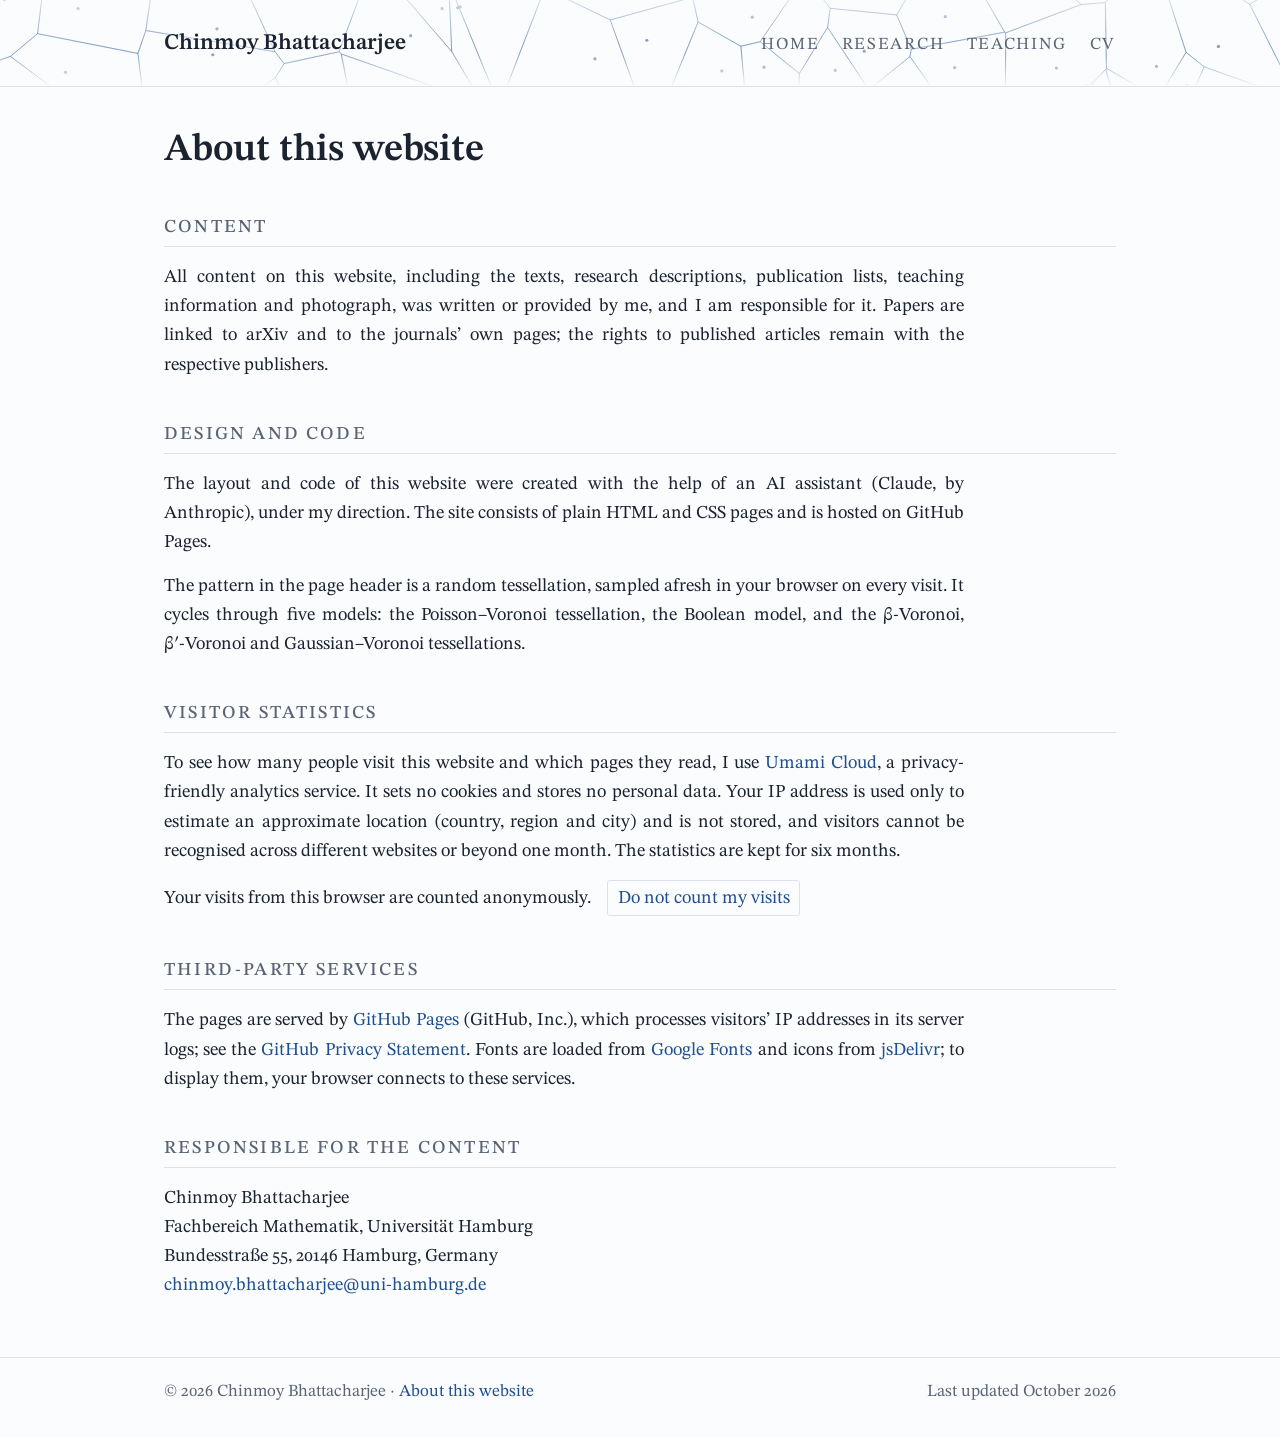
==== about.html @ 4650d516 "Add files via upload" ====
<!doctype html>
<html lang="en">
<head>
<meta charset="utf-8">
<meta name="viewport" content="width=device-width, initial-scale=1, viewport-fit=cover">
<title>About this website · Chinmoy Bhattacharjee</title>
<meta name="description" content="About the website of Chinmoy Bhattacharjee: content, design, visitor statistics and third-party services.">
<link rel="icon" href="favicon.svg" type="image/svg+xml">
<link rel="preconnect" href="https://fonts.googleapis.com">
<link rel="preconnect" href="https://fonts.gstatic.com" crossorigin>
<link rel="stylesheet" href="https://fonts.googleapis.com/css2?family=IBM+Plex+Mono:wght@400&family=STIX+Two+Text:ital,wght@0,400;0,500;0,600;1,400&display=swap">
<link rel="stylesheet" href="style.css">
<style>
  /* Opt-out control for visitor statistics (this page only) */
  .optout { display: flex; flex-wrap: wrap; align-items: baseline; gap: 0.4rem 1rem; }
  .optout button {
    font: inherit; color: var(--accent); background: none; border: 1px solid var(--rule);
    border-radius: 3px; padding: 0.15rem 0.6rem; cursor: pointer;
  }
  .optout button:hover { border-color: var(--accent); }
  .optout button:focus-visible { outline: 2px solid var(--accent); outline-offset: 2px; }
</style>
</head>
<body>

<header class="site-header">
  <canvas class="tess" aria-hidden="true"></canvas>
  <div class="wrap">
    <a class="site-name" href="index.html">Chinmoy Bhattacharjee</a>
    <nav class="site-nav" aria-label="Main">
      <a href="index.html">Home</a>
      <a href="research.html">Research</a>
      <a href="teaching.html">Teaching</a>
      <a href="cv.html">CV</a>
    </nav>
  </div>
</header>

<main>
  <div class="wrap">

    <section>
      <h1>About this website</h1>
    </section>

    <section>
      <h2>Content</h2>
      <div class="prose">
        <p>All content on this website, including the texts, research descriptions, publication lists, teaching information and photograph, was written or provided by me, and I am responsible for it. Papers are linked to arXiv and to the journals’ own pages; the rights to published articles remain with the respective publishers.</p>
      </div>
    </section>

    <section>
      <h2>Design and code</h2>
      <div class="prose">
        <p>The layout and code of this website were created with the help of an AI assistant (Claude, by Anthropic), under my direction. The site consists of plain HTML and CSS pages and is hosted on GitHub Pages.</p>
        <p>The pattern in the page header is a random tessellation, sampled afresh in your browser on every visit. It cycles through five models: the Poisson–Voronoi tessellation, the Boolean model, and the β‑Voronoi, β′‑Voronoi and Gaussian–Voronoi tessellations.</p>
      </div>
    </section>

    <section>
      <h2>Visitor statistics</h2>
      <div class="prose">
        <p>To see how many people visit this website and which pages they read, I use <a href="https://umami.is">Umami Cloud</a>, a privacy-friendly analytics service. It sets no cookies and stores no personal data. Your IP address is used only to estimate an approximate location (country, region and city) and is not stored, and visitors cannot be recognised across different websites or beyond one month. The statistics are kept for six months.</p>
        <p class="optout"><span data-optout-status>You can switch off the visitor statistics for this browser.</span> <button type="button" data-optout-toggle hidden>Do not count my visits</button></p>
      </div>
    </section>

    <section>
      <h2>Third-party services</h2>
      <div class="prose">
        <p>The pages are served by <a href="https://pages.github.com">GitHub Pages</a> (GitHub, Inc.), which processes visitors’ IP addresses in its server logs; see the <a href="https://docs.github.com/en/site-policy/privacy-policies/github-general-privacy-statement">GitHub Privacy Statement</a>. Fonts are loaded from <a href="https://fonts.google.com">Google Fonts</a> and icons from <a href="https://www.jsdelivr.com">jsDelivr</a>; to display them, your browser connects to these services.</p>
      </div>
    </section>

    <section>
      <h2>Responsible for the content</h2>
      <div class="prose">
        <p>Chinmoy Bhattacharjee<br>
        Fachbereich Mathematik, Universität Hamburg<br>
        Bundesstraße 55, 20146 Hamburg, Germany<br>
        <a href="mailto:chinmoy.bhattacharjee@uni-hamburg.de">chinmoy.bhattacharjee@uni-hamburg.de</a></p>
      </div>
    </section>

  </div>
</main>

<footer class="site-footer">
  <div class="wrap">
    <span>© 2026 Chinmoy Bhattacharjee · <a href="about.html" aria-current="page">About this website</a></span>
    <span>Last updated October 2026</span>
  </div>
</footer>

<script src="tessellation.js"></script>
<script>
  /* Opt-out button: stores a note in this browser that tells Umami not to count visits. */
  (function () {
    var btn = document.querySelector("[data-optout-toggle]");
    var status = document.querySelector("[data-optout-status]");
    if (!btn || !status) return;
    function isOff() { try { return localStorage.getItem("umami.disabled") !== null; } catch (e) { return false; } }
    function show() {
      if (isOff()) {
        status.textContent = "Your visits from this browser are not counted.";
        btn.textContent = "Count my visits again";
      } else {
        status.textContent = "Your visits from this browser are counted anonymously.";
        btn.textContent = "Do not count my visits";
      }
      btn.hidden = false;
    }
    btn.addEventListener("click", function () {
      try {
        if (isOff()) localStorage.removeItem("umami.disabled");
        else localStorage.setItem("umami.disabled", "1");
      } catch (e) {}
      show();
    });
    show();
  })();
</script>
<script defer src="https://cloud.umami.is/script.js" data-website-id="2314715c-61c5-48c2-8d09-edb953b30609" data-domains="chinmoybht.github.io"></script>
</body>
</html>
---- style.css ----
/* ==========================================================
   Chinmoy Bhattacharjee — website stylesheet
   ========================================================== */

:root {
  /* Colours (light) */
  --paper:  #fbfcfd;
  --ink:    #1b2230;
  --muted:  #5b6475;
  --rule:   #dde2ea;
  --accent: #1d4f91;
  --tint:   #eef2f8;

  /* Type */
  --serif: "STIX Two Text", "STIX Two", "Cambria", Georgia, "Times New Roman", serif;
  --mono:  "IBM Plex Mono", ui-monospace, "SFMono-Regular", Menlo, Consolas, monospace;

  --step--1: 1rem;
  --step-0:  1.1875rem;
  --step-1:  1.4rem;
  --step-2:  1.85rem;
  --step-3:  2.5rem;

  --measure: 62rem;
  --contact-size: 1.125rem;   /* address, email, phone, profile links */
  color-scheme: light;
}

@media (prefers-color-scheme: dark) {
  :root:not([data-theme="light"]) {
    --paper:  #13161c;
    --ink:    #e4e7ed;
    --muted:  #9ca5b4;
    --rule:   #2a303a;
    --accent: #8db4ea;
    --tint:   #1b212b;
    color-scheme: dark;
  }
}
:root[data-theme="dark"] {
  --paper:  #13161c;
  --ink:    #e4e7ed;
  --muted:  #9ca5b4;
  --rule:   #2a303a;
  --accent: #8db4ea;
  --tint:   #1b212b;
  color-scheme: dark;
}

*, *::before, *::after { box-sizing: border-box; }

html { -webkit-text-size-adjust: 100%; }

body {
  margin: 0;
  background: var(--paper);
  color: var(--ink);
  font-family: var(--serif);
  font-size: var(--step-0);
  line-height: 1.6;
  font-kerning: normal;
  font-variant-numeric: oldstyle-nums proportional-nums;
}

.wrap {
  max-width: var(--measure);
  margin-inline: auto;
  padding-inline: 20px;
  padding-block: 0;
}

a { color: var(--accent); text-decoration: none; }
a:hover { text-decoration: underline; text-underline-offset: 0.18em; }
a:focus-visible { outline: 2px solid var(--accent); outline-offset: 2px; border-radius: 2px; }

img { max-width: 100%; }

/* ---------- Header ---------- */
.site-header {
  border-bottom: 1px solid var(--rule);
}
.site-header .wrap {
  display: flex;
  flex-wrap: wrap;
  align-items: baseline;
  justify-content: space-between;
  gap: 0.5rem 1.5rem;
  padding-block: 1.6rem 1.1rem;
}
.site-name {
  font-size: var(--step-1);
  font-weight: 600;
  color: var(--ink);
  letter-spacing: 0.005em;
}
.site-name:hover { text-decoration: none; color: var(--accent); }
.site-nav {
  display: flex;
  flex-wrap: wrap;
  gap: 0.25rem 1.4rem;
}
.site-nav a {
  font-size: var(--step--1);
  text-transform: uppercase;
  letter-spacing: 0.1em;
  color: var(--muted);
  padding-block: 0.2rem;
  border-bottom: 1px solid transparent;
}
.site-nav a:hover { color: var(--ink); text-decoration: none; }
.site-nav a[aria-current="page"] { color: var(--ink); border-bottom-color: var(--accent); }

/* ---------- Main ---------- */
main { padding-block: 2.5rem 3.5rem; }
main > .wrap { display: flex; flex-direction: column; gap: 2.75rem; }

h1, h2, h3 { font-weight: 600; line-height: 1.2; text-wrap: balance; margin: 0; }
h1 { font-size: var(--step-3); letter-spacing: -0.005em; }
h2 {
  font-size: var(--step-0);
  text-transform: uppercase;
  letter-spacing: 0.12em;
  color: var(--muted);
  font-weight: 500;
  padding-bottom: 0.45rem;
  border-bottom: 1px solid var(--rule);
}
h3 { font-size: var(--step-1); }

section { display: flex; flex-direction: column; gap: 1rem; }
p { margin: 0; }
.prose { display: flex; flex-direction: column; gap: 0.9rem; max-width: 50rem; }

.muted { color: var(--muted); }
.small { font-size: var(--step--1); }
.mono  { font-family: var(--mono); font-size: 0.8em; letter-spacing: 0; }

/* ---------- Home: intro ---------- */
.intro {
  display: grid;
  grid-template-columns: minmax(0, 1fr) 14rem;
  gap: 2.5rem;
  align-items: start;
}
.intro-text { display: flex; flex-direction: column; gap: 0.35rem; min-width: 0; }
.role { font-size: var(--step-1); color: var(--ink); }
.affil { color: var(--muted); }

.portrait {
  position: relative;
  width: 14rem;
  aspect-ratio: 4 / 5;
  max-width: 100%;
  border-radius: 3px;
  background: var(--tint);
  overflow: hidden;
  display: grid;
  place-items: center;
}
/* The photo covers the whole box; the initials underneath only show if photo.jpg is missing. */
.portrait img { position: absolute; inset: 0; width: 100%; height: 100%; object-fit: cover; object-position: 50% 25%; display: block; z-index: 1; }
.portrait .initials {
  font-size: 2.6rem;
  letter-spacing: 0.06em;
  color: var(--muted);
}

.contact {
  display: grid;
  grid-template-columns: max-content minmax(0, 1fr);
  gap: 0.2rem 1.25rem;
  margin: 0.9rem 0 0;
  font-size: var(--contact-size);
}
.contact dt { color: var(--muted); text-transform: uppercase; letter-spacing: 0.08em; font-size: 0.85rem; padding-top: 0.2rem; }
.contact dd { margin: 0; min-width: 0; overflow-wrap: anywhere; }

.profile-links { display: flex; flex-wrap: wrap; gap: 0.35rem 1.75rem; font-size: var(--contact-size); margin-top: 0.7rem; }

/* ---------- Dated lists (news, positions) ---------- */
.dated { list-style: none; margin: 0; padding: 0; display: flex; flex-direction: column; gap: 0.7rem; }
.dated li {
  display: grid;
  grid-template-columns: 11rem minmax(0, 1fr);
  gap: 1.25rem;
}
.dated .when {
  color: var(--muted);
  font-size: var(--step--1);
  padding-top: 0.15rem;
  font-variant-numeric: lining-nums tabular-nums;
}
.dated .what { min-width: 0; }
.tag {
  display: inline-block;
  font-size: 0.75rem;
  text-transform: uppercase;
  letter-spacing: 0.1em;
  color: var(--accent);
  border: 1px solid currentColor;
  border-radius: 2px;
  padding: 0 0.35rem;
  margin-left: 0.4rem;
  vertical-align: 0.15em;
  line-height: 1.5;
}

/* ---------- Research interests with MSC codes ---------- */
.interests { list-style: none; margin: 0; padding: 0; display: grid; grid-template-columns: repeat(2, minmax(0, 1fr)); gap: 0.4rem 2rem; }
.interests li { min-width: 0; }

/* ---------- Bibliography ---------- */
.bib { list-style: none; margin: 0; padding: 0; display: flex; flex-direction: column; gap: 0.8rem; line-height: 1.45; }
.bib li {
  display: grid;
  grid-template-columns: 2.6rem minmax(0, 1fr);
  gap: 0.6rem;
}
.bib .key {
  color: var(--muted);
  font-variant-numeric: lining-nums tabular-nums;
  text-align: right;
}
.bib .entry { min-width: 0; display: flex; flex-direction: column; gap: 0; }
.bib .title { font-weight: 600; }
.bib .authors { color: var(--ink); }
.bib .venue { color: var(--muted); }
.bib .venue i { color: var(--ink); }
.bib .links { display: flex; flex-wrap: wrap; gap: 0.2rem 1rem; font-family: var(--mono); font-size: 0.85rem; margin-top: 0.05rem; }
.status { font-style: italic; }

/* ---------- Supervision list (teaching) ---------- */
.people h3 { font-size: var(--step-0); font-weight: 600; margin-top: 0.4rem; }
.people ul { list-style: none; margin: 0; padding: 0; display: flex; flex-direction: column; gap: 0.3rem; }

/* ---------- Tables (teaching) ---------- */
.table-scroll { overflow-x: auto; }
table { border-collapse: collapse; width: 100%; font-size: var(--contact-size); table-layout: fixed; }
/* Every teaching table uses the same semester column width, so the columns line up down the page. */
th:last-child, td.term { width: 14rem; }
th, td { text-align: left; vertical-align: top; padding: 0.5rem 1rem 0.5rem 0; border-bottom: 1px solid var(--rule); }
th { font-weight: 500; color: var(--muted); text-transform: uppercase; letter-spacing: 0.08em; font-size: 0.82rem; }
td.term { color: var(--muted); white-space: nowrap; font-variant-numeric: lining-nums; }
td:last-child, th:last-child { padding-right: 0; }

.callout {
  background: var(--tint);
  border-radius: 3px;
  padding: 1rem 1.2rem;
}

.funding { font-size: var(--step--1); color: var(--muted); }

/* ---------- Footer ---------- */
.site-footer { border-top: 1px solid var(--rule); }
.site-footer .wrap {
  padding-block: 1.25rem 2rem;
  font-size: var(--step--1);
  color: var(--muted);
  display: flex; flex-wrap: wrap; gap: 0.3rem 1.5rem; justify-content: space-between;
}

/* ---------- Narrow screens ---------- */
@media (max-width: 640px) {
  :root { --step-0: 1.125rem; --step--1: 0.975rem; --step-1: 1.3rem; --step-3: 2.1rem; --contact-size: 1.0625rem; }
  .intro { grid-template-columns: minmax(0, 1fr); }
  .portrait { width: 8.5rem; order: -1; }
  .dated li { grid-template-columns: minmax(0, 1fr); gap: 0.05rem; }
  .interests { grid-template-columns: minmax(0, 1fr); }
  .bib li { grid-template-columns: 2.1rem minmax(0, 1fr); }
  th:last-child, td.term { width: 8.5rem; white-space: normal; }
  main { padding-block: 1.75rem 2.5rem; }
}

/* ---------- Wide screens: slightly larger text ---------- */
@media (min-width: 1100px) {
  :root { --step-0: 1.14rem; --step--1: 1.06rem; --step-3: 2.4rem; --contact-size: 1.04rem; }
}

@media (prefers-reduced-motion: reduce) {
  * { scroll-behavior: auto !important; transition: none !important; }
}

/* ---------- Poisson–Voronoi tessellation behind the header (tall on Home, thin band elsewhere) ---------- */
.site-header { position: relative; overflow: hidden; isolation: isolate; }
.tess {
  position: absolute; inset: 0; z-index: -1; display: block;
  pointer-events: none;
  -webkit-mask-image: linear-gradient(to bottom, rgba(0,0,0,.35) 0%, #000 50%, #000 62%, transparent 100%);
          mask-image: linear-gradient(to bottom, rgba(0,0,0,.35) 0%, #000 50%, #000 62%, transparent 100%);
}
.site-name, .site-nav a { text-shadow: 0 0 6px var(--paper), 0 0 12px var(--paper); }
/* Other pages: the tessellation shows as a thin band behind the name and menu. */
.site-header:not(.hero) .wrap { padding-block: 1.6rem 1.5rem; }
.hero .tess-note {
  display: flex; justify-content: flex-end;
  padding-block: 6.5rem 0.75rem;
}
.tess-note button {
  font: italic var(--step--1)/1.4 var(--serif);
  color: var(--muted);
  background: var(--paper);
  background: color-mix(in srgb, var(--paper) 82%, transparent);
  border: 0; border-radius: 2px;
  padding: 0.15rem 0.5rem; margin-right: -0.5rem;
  cursor: pointer; text-align: right;
}
.tess-note button:hover .resample { text-decoration: underline; text-underline-offset: 0.18em; }
.tess-note button:focus-visible { outline: 2px solid var(--accent); outline-offset: 2px; }
.tess-note .resample { font-style: normal; color: var(--accent); margin-left: 0.35rem; }
.tess-note .n { font-style: normal; font-variant-numeric: lining-nums; }
@media (max-width: 640px) {
  .hero .tess-note { padding-block: 4.5rem 0.6rem; }
}


/* ---------- Paper summaries (click to open) ---------- */
.bib details { margin-top: 0.15rem; }
.bib summary {
  cursor: pointer; list-style: none;
  display: inline-flex; align-items: baseline; gap: 0.35rem;
  font-family: var(--mono); font-size: 0.85rem; color: var(--accent);
}
.bib summary::-webkit-details-marker { display: none; }
.bib summary::before { content: "\25B8"; display: inline-block; transition: transform 0.15s; }
.bib details[open] summary::before { transform: rotate(90deg); }
.bib summary:hover { text-decoration: underline; text-underline-offset: 0.18em; }
.bib summary:focus-visible { outline: 2px solid var(--accent); outline-offset: 2px; border-radius: 2px; }
.bib details p { margin: 0.35rem 0 0.25rem; max-width: 46rem; color: var(--muted); line-height: 1.5; }
.bib.plain li { grid-template-columns: minmax(0, 1fr); }

/* ---------- Coauthor links: quiet until hovered ---------- */
.bib .authors a { color: inherit; text-decoration: underline; text-decoration-color: var(--rule); text-underline-offset: 0.18em; }
.bib .authors a:hover { color: var(--accent); text-decoration-color: currentColor; }

/* ---------- Home: medium-height header, no caption ---------- */
.site-header.medium .wrap { padding-block: 1.6rem 5rem; }
@media (max-width: 640px) {
  .site-header.medium .wrap { padding-block: 1.6rem 3.5rem; }
}

/* ---------- Link icons (Academicons and Font Awesome, loaded in the page head) ---------- */
.links span[aria-hidden], .profile-links span[aria-hidden], .dated span[aria-hidden], .cv-link span[aria-hidden] { margin-right: 0.35em; font-size: 1.05em; }.links { row-gap: 0.25rem; }

/* ---------- Phones: small photo beside the name ---------- */
@media (max-width: 640px) {
  .intro { position: relative; }
  .portrait { position: absolute; top: 0; right: 0; width: 6rem; order: 0; }
  .intro h1, .intro .role { padding-right: 7rem; }
}

/* ---------- Research: overview strands ---------- */
.overview { gap: 0.6rem; }

/* ---------- Video link after a talk ---------- */
.video-link { margin-left: 0.75em; white-space: nowrap; }

/* Justified text in the research paragraphs (Home and Research pages), larger screens only */
@media (min-width: 641px) {
  .prose p { text-align: justify; hyphens: auto; -webkit-hyphens: auto; }
}
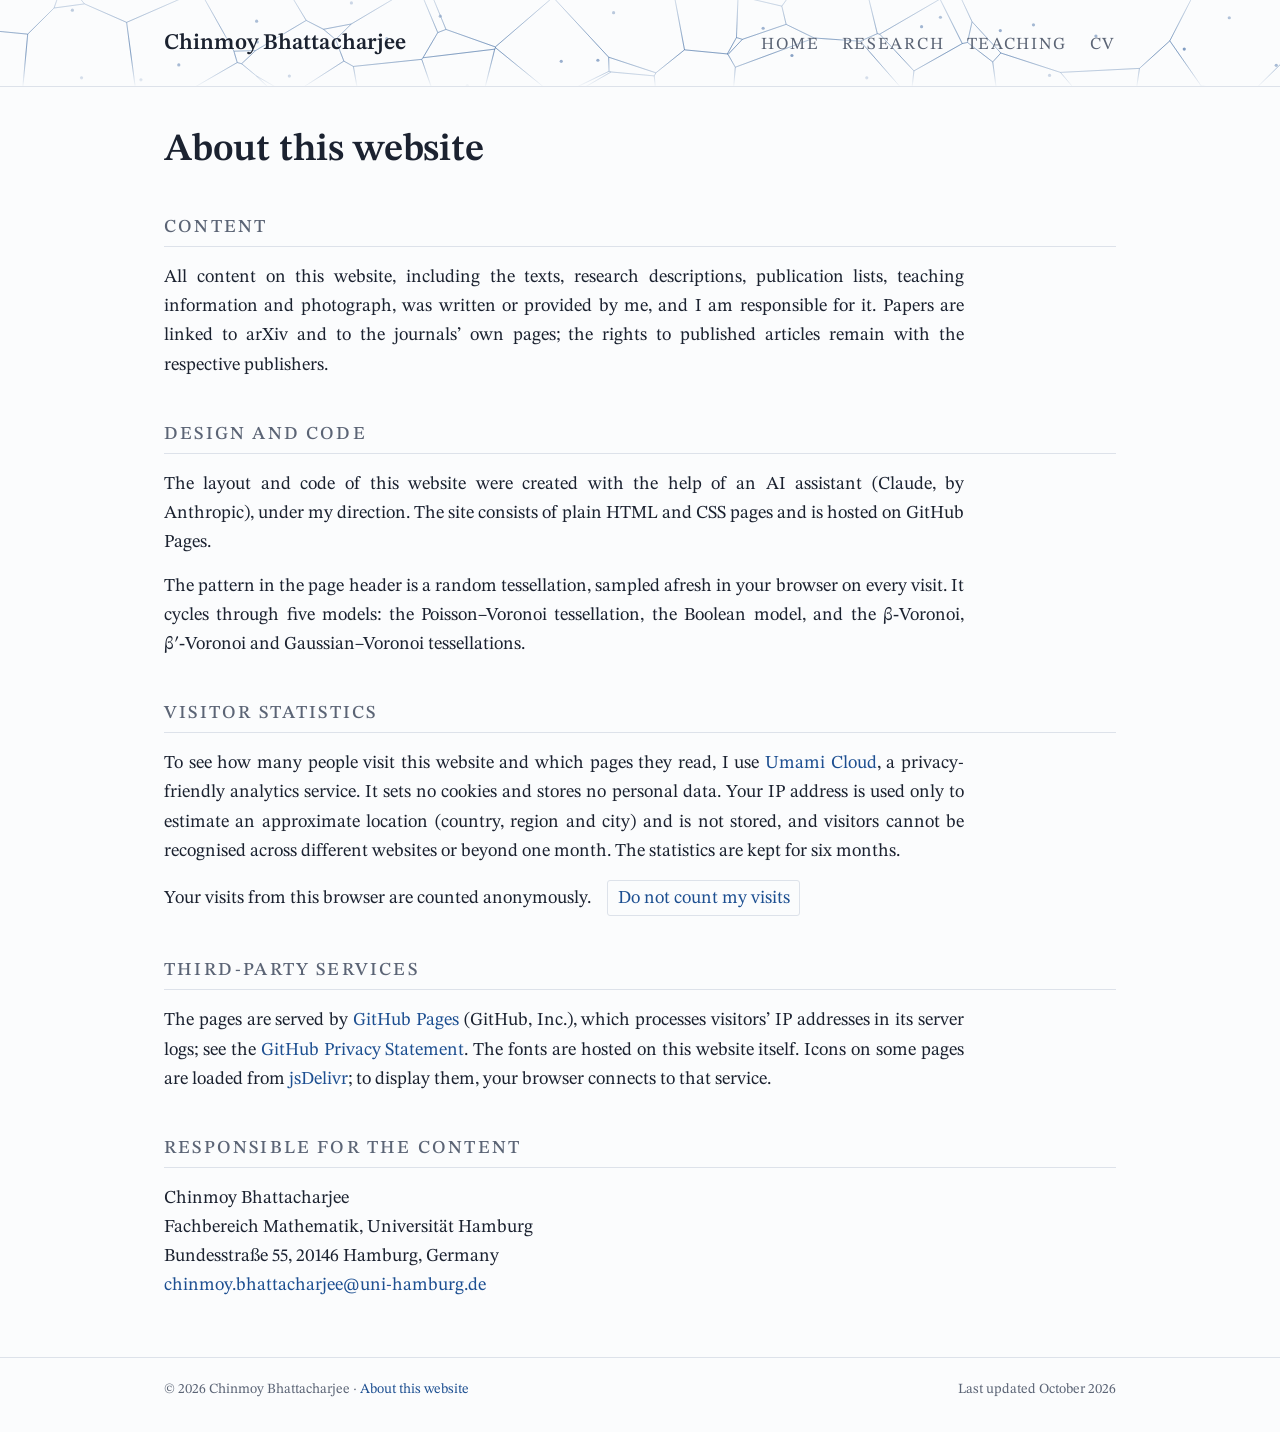
==== commit acccaab6: "Add files via upload" ====
--- a/about.html
+++ b/about.html
@@ -6,9 +6,6 @@
 <title>About this website · Chinmoy Bhattacharjee</title>
 <meta name="description" content="About the website of Chinmoy Bhattacharjee: content, design, visitor statistics and third-party services.">
 <link rel="icon" href="favicon.svg" type="image/svg+xml">
-<link rel="preconnect" href="https://fonts.googleapis.com">
-<link rel="preconnect" href="https://fonts.gstatic.com" crossorigin>
-<link rel="stylesheet" href="https://fonts.googleapis.com/css2?family=IBM+Plex+Mono:wght@400&family=STIX+Two+Text:ital,wght@0,400;0,500;0,600;1,400&display=swap">
 <link rel="stylesheet" href="style.css">
 <style>
   /* Opt-out control for visitor statistics (this page only) */
@@ -69,7 +66,7 @@
     <section>
       <h2>Third-party services</h2>
       <div class="prose">
-        <p>The pages are served by <a href="https://pages.github.com">GitHub Pages</a> (GitHub, Inc.), which processes visitors’ IP addresses in its server logs; see the <a href="https://docs.github.com/en/site-policy/privacy-policies/github-general-privacy-statement">GitHub Privacy Statement</a>. Fonts are loaded from <a href="https://fonts.google.com">Google Fonts</a> and icons from <a href="https://www.jsdelivr.com">jsDelivr</a>; to display them, your browser connects to these services.</p>
+        <p>The pages are served by <a href="https://pages.github.com">GitHub Pages</a> (GitHub, Inc.), which processes visitors’ IP addresses in its server logs; see the <a href="https://docs.github.com/en/site-policy/privacy-policies/github-general-privacy-statement">GitHub Privacy Statement</a>. The fonts are hosted on this website itself. Icons on some pages are loaded from <a href="https://www.jsdelivr.com">jsDelivr</a>; to display them, your browser connects to that service.</p>
       </div>
     </section>
 
--- a/style.css
+++ b/style.css
@@ -1,6 +1,134 @@
 /* ==========================================================
    Chinmoy Bhattacharjee — website stylesheet
    ========================================================== */
+
+/* ---------- Fonts: hosted on this site (folder fonts/), not loaded from Google ----------
+   STIX Two Text and IBM Plex Mono, SIL Open Font License; licences in the fonts folder. */
+@font-face {
+  font-family: 'STIX Two Text';
+  font-style: normal;
+  font-weight: 400;
+  font-display: swap;
+  src: url("fonts/stix-two-text-latin-400-normal.woff2") format("woff2");
+  unicode-range: U+0000-00FF,U+0131,U+0152-0153,U+02BB-02BC,U+02C6,U+02DA,U+02DC,U+0304,U+0308,U+0329,U+2000-206F,U+20AC,U+2122,U+2191,U+2193,U+2212,U+2215,U+FEFF,U+FFFD;
+}
+
+@font-face {
+  font-family: 'STIX Two Text';
+  font-style: normal;
+  font-weight: 500;
+  font-display: swap;
+  src: url("fonts/stix-two-text-latin-500-normal.woff2") format("woff2");
+  unicode-range: U+0000-00FF,U+0131,U+0152-0153,U+02BB-02BC,U+02C6,U+02DA,U+02DC,U+0304,U+0308,U+0329,U+2000-206F,U+20AC,U+2122,U+2191,U+2193,U+2212,U+2215,U+FEFF,U+FFFD;
+}
+
+@font-face {
+  font-family: 'STIX Two Text';
+  font-style: normal;
+  font-weight: 600;
+  font-display: swap;
+  src: url("fonts/stix-two-text-latin-600-normal.woff2") format("woff2");
+  unicode-range: U+0000-00FF,U+0131,U+0152-0153,U+02BB-02BC,U+02C6,U+02DA,U+02DC,U+0304,U+0308,U+0329,U+2000-206F,U+20AC,U+2122,U+2191,U+2193,U+2212,U+2215,U+FEFF,U+FFFD;
+}
+
+@font-face {
+  font-family: 'STIX Two Text';
+  font-style: italic;
+  font-weight: 400;
+  font-display: swap;
+  src: url("fonts/stix-two-text-latin-400-italic.woff2") format("woff2");
+  unicode-range: U+0000-00FF,U+0131,U+0152-0153,U+02BB-02BC,U+02C6,U+02DA,U+02DC,U+0304,U+0308,U+0329,U+2000-206F,U+20AC,U+2122,U+2191,U+2193,U+2212,U+2215,U+FEFF,U+FFFD;
+}
+
+@font-face {
+  font-family: 'STIX Two Text';
+  font-style: normal;
+  font-weight: 400;
+  font-display: swap;
+  src: url("fonts/stix-two-text-latin-ext-400-normal.woff2") format("woff2");
+  unicode-range: U+0100-02BA,U+02BD-02C5,U+02C7-02CC,U+02CE-02D7,U+02DD-02FF,U+0304,U+0308,U+0329,U+1D00-1DBF,U+1E00-1E9F,U+1EF2-1EFF,U+2020,U+20A0-20AB,U+20AD-20C0,U+2113,U+2C60-2C7F,U+A720-A7FF;
+}
+
+@font-face {
+  font-family: 'STIX Two Text';
+  font-style: normal;
+  font-weight: 500;
+  font-display: swap;
+  src: url("fonts/stix-two-text-latin-ext-500-normal.woff2") format("woff2");
+  unicode-range: U+0100-02BA,U+02BD-02C5,U+02C7-02CC,U+02CE-02D7,U+02DD-02FF,U+0304,U+0308,U+0329,U+1D00-1DBF,U+1E00-1E9F,U+1EF2-1EFF,U+2020,U+20A0-20AB,U+20AD-20C0,U+2113,U+2C60-2C7F,U+A720-A7FF;
+}
+
+@font-face {
+  font-family: 'STIX Two Text';
+  font-style: normal;
+  font-weight: 600;
+  font-display: swap;
+  src: url("fonts/stix-two-text-latin-ext-600-normal.woff2") format("woff2");
+  unicode-range: U+0100-02BA,U+02BD-02C5,U+02C7-02CC,U+02CE-02D7,U+02DD-02FF,U+0304,U+0308,U+0329,U+1D00-1DBF,U+1E00-1E9F,U+1EF2-1EFF,U+2020,U+20A0-20AB,U+20AD-20C0,U+2113,U+2C60-2C7F,U+A720-A7FF;
+}
+
+@font-face {
+  font-family: 'STIX Two Text';
+  font-style: italic;
+  font-weight: 400;
+  font-display: swap;
+  src: url("fonts/stix-two-text-latin-ext-400-italic.woff2") format("woff2");
+  unicode-range: U+0100-02BA,U+02BD-02C5,U+02C7-02CC,U+02CE-02D7,U+02DD-02FF,U+0304,U+0308,U+0329,U+1D00-1DBF,U+1E00-1E9F,U+1EF2-1EFF,U+2020,U+20A0-20AB,U+20AD-20C0,U+2113,U+2C60-2C7F,U+A720-A7FF;
+}
+
+@font-face {
+  font-family: 'STIX Two Text';
+  font-style: normal;
+  font-weight: 400;
+  font-display: swap;
+  src: url("fonts/stix-two-text-greek-400-normal.woff2") format("woff2");
+  unicode-range: U+0370-0377,U+037A-037F,U+0384-038A,U+038C,U+038E-03A1,U+03A3-03FF;
+}
+
+@font-face {
+  font-family: 'STIX Two Text';
+  font-style: normal;
+  font-weight: 500;
+  font-display: swap;
+  src: url("fonts/stix-two-text-greek-500-normal.woff2") format("woff2");
+  unicode-range: U+0370-0377,U+037A-037F,U+0384-038A,U+038C,U+038E-03A1,U+03A3-03FF;
+}
+
+@font-face {
+  font-family: 'STIX Two Text';
+  font-style: normal;
+  font-weight: 600;
+  font-display: swap;
+  src: url("fonts/stix-two-text-greek-600-normal.woff2") format("woff2");
+  unicode-range: U+0370-0377,U+037A-037F,U+0384-038A,U+038C,U+038E-03A1,U+03A3-03FF;
+}
+
+@font-face {
+  font-family: 'STIX Two Text';
+  font-style: italic;
+  font-weight: 400;
+  font-display: swap;
+  src: url("fonts/stix-two-text-greek-400-italic.woff2") format("woff2");
+  unicode-range: U+0370-0377,U+037A-037F,U+0384-038A,U+038C,U+038E-03A1,U+03A3-03FF;
+}
+
+@font-face {
+  font-family: 'IBM Plex Mono';
+  font-style: normal;
+  font-weight: 400;
+  font-display: swap;
+  src: url("fonts/ibm-plex-mono-latin-400-normal.woff2") format("woff2");
+  unicode-range: U+0000-00FF,U+0131,U+0152-0153,U+02BB-02BC,U+02C6,U+02DA,U+02DC,U+0304,U+0308,U+0329,U+2000-206F,U+20AC,U+2122,U+2191,U+2193,U+2212,U+2215,U+FEFF,U+FFFD;
+}
+
+@font-face {
+  font-family: 'IBM Plex Mono';
+  font-style: normal;
+  font-weight: 400;
+  font-display: swap;
+  src: url("fonts/ibm-plex-mono-latin-ext-400-normal.woff2") format("woff2");
+  unicode-range: U+0100-02BA,U+02BD-02C5,U+02C7-02CC,U+02CE-02D7,U+02DD-02FF,U+0304,U+0308,U+0329,U+1D00-1DBF,U+1E00-1E9F,U+1EF2-1EFF,U+2020,U+20A0-20AB,U+20AD-20C0,U+2113,U+2C60-2C7F,U+A720-A7FF;
+}
 
 :root {
   /* Colours (light) */
@@ -255,7 +383,7 @@
 .site-footer { border-top: 1px solid var(--rule); }
 .site-footer .wrap {
   padding-block: 1.25rem 2rem;
-  font-size: var(--step--1);
+  font-size: 0.875rem;
   color: var(--muted);
   display: flex; flex-wrap: wrap; gap: 0.3rem 1.5rem; justify-content: space-between;
 }
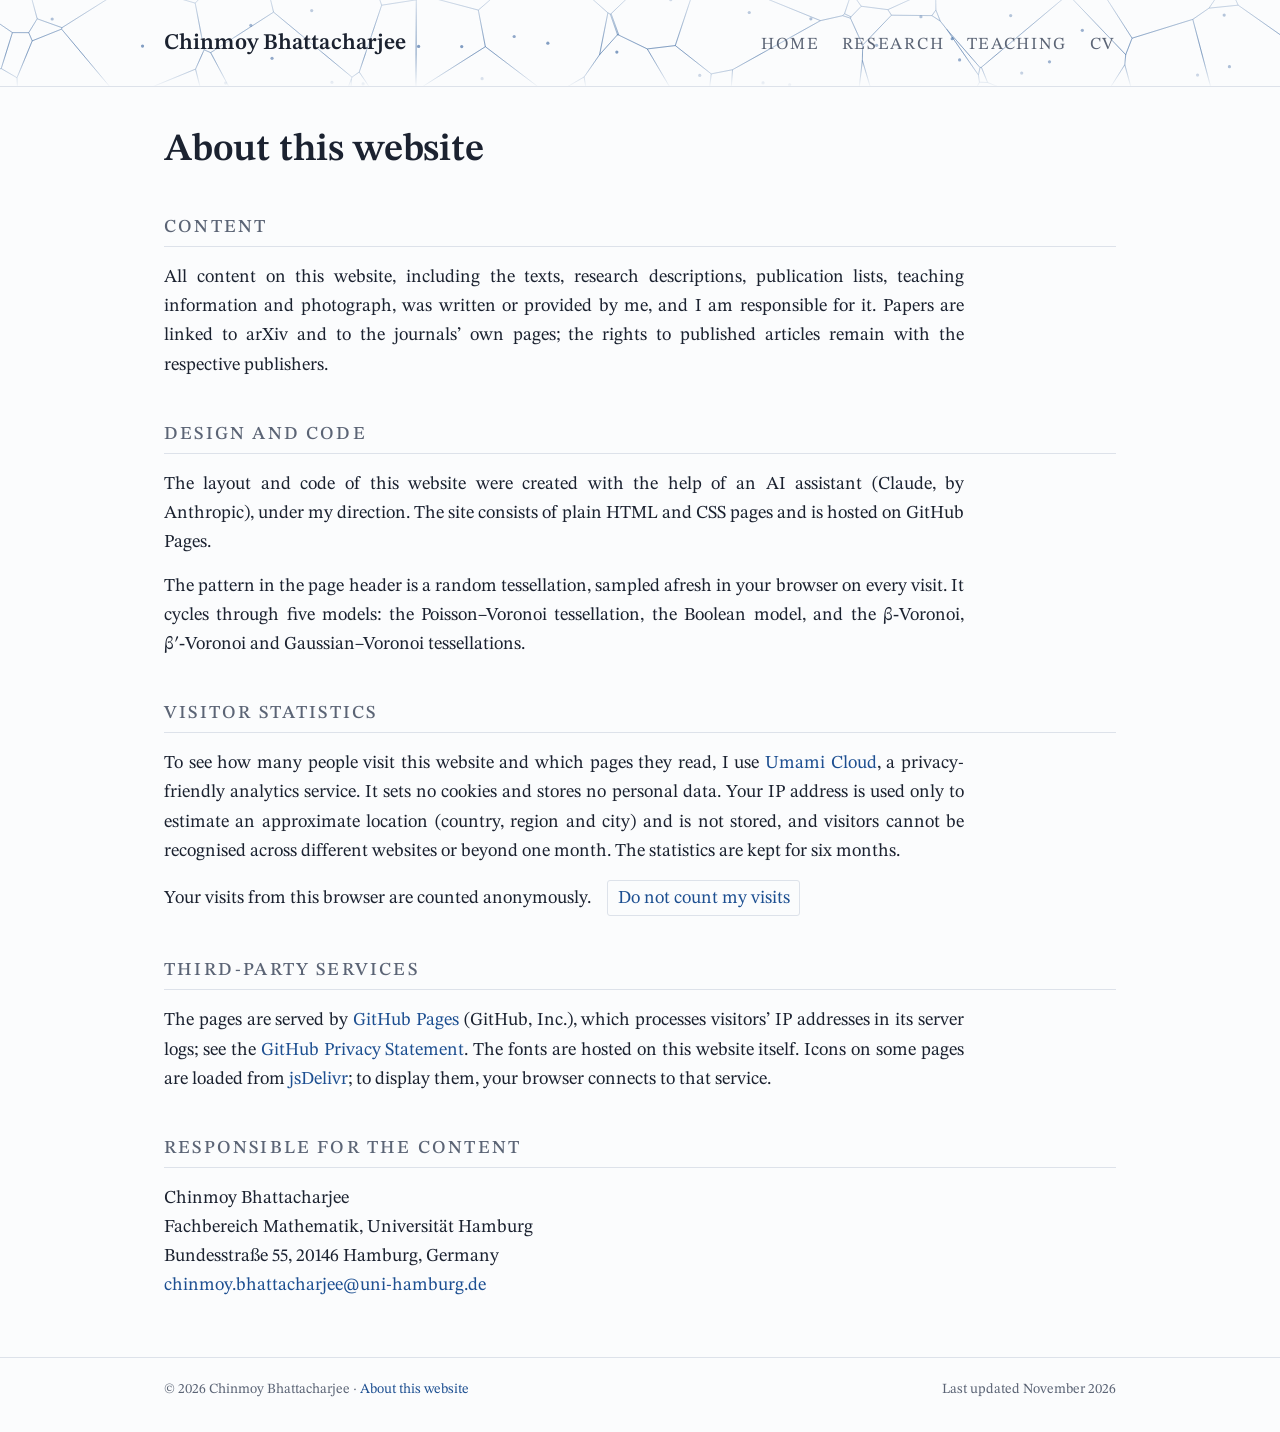
==== commit a63f8777: "Add files via upload" ====
--- a/about.html
+++ b/about.html
@@ -86,7 +86,7 @@
 <footer class="site-footer">
   <div class="wrap">
     <span>© 2026 Chinmoy Bhattacharjee · <a href="about.html" aria-current="page">About this website</a></span>
-    <span>Last updated October 2026</span>
+    <span class="last-updated"></span>
   </div>
 </footer>
 
--- a/style.css
+++ b/style.css
@@ -487,3 +487,7 @@
 @media (min-width: 641px) {
   .prose p { text-align: justify; hyphens: auto; -webkit-hyphens: auto; }
 }
+
+/* ---------- "Last updated" date in the footer of every page ----------
+   Change the date here only; all pages pick it up. */
+.last-updated::before { content: "Last updated November 2026"; }
